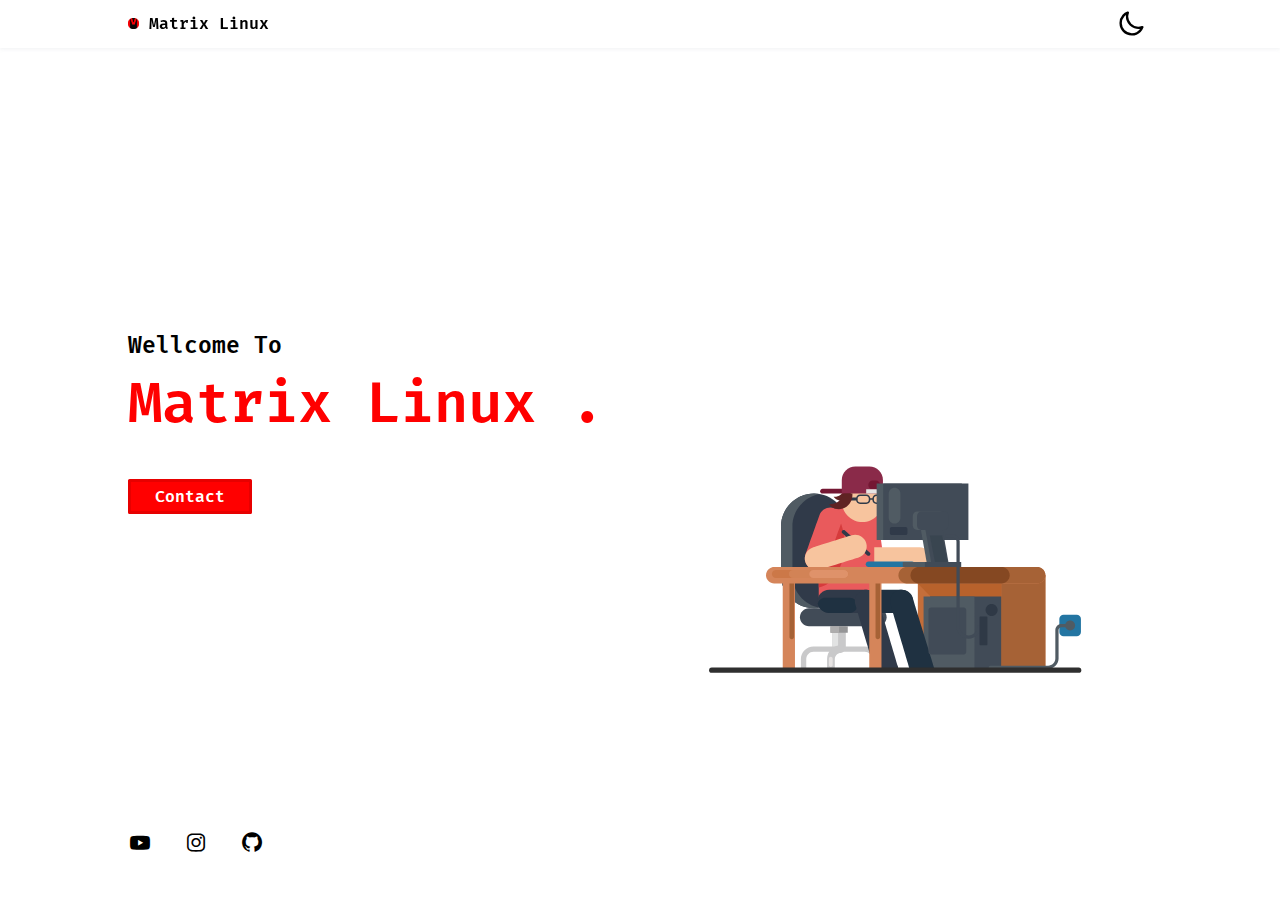
==== index.html @ 7bf0a9ab "first" ====
<!DOCTYPE html>
<html lang="en">

<head>
    <meta charset="UTF-8">
    <meta name="viewport" content="width=device-width, initial-scale=1.0">

    <link rel="stylesheet" href="assets/css/styles.css">
    <!-- =====BOX ICONS===== -->
    <link href='assets/css/icons.css' rel='stylesheet'>

    <title>Matrix Linux</title>
    <link rel="shortcut icon" href="./assets/images/Logo.webp" type="image/x-icon">
</head>

<body class="">
    <!--===== HEADER =====-->
    <header class="l-header">
        <nav class="nav bd-grid">
            <div>
                <a id="header_text" href="index.html" class="nav__logo "><img src="./assets/images/Logo.webp" height="11"></img> Matrix Linux</a>
            </div>
            <button id="dark_handler"
                class="dark"> <svg class="" xmlns="http://www.w3.org/2000/svg" viewBox="0 0 24 24"><g data-name="Layer 2"><g data-name="moon"><rect width="24" height="24" opacity="0"/><path d="M12.3 22h-.1a10.31 10.31 0 0 1-7.34-3.15 10.46 10.46 0 0 1-.26-14 10.13 10.13 0 0 1 4-2.74 1 1 0 0 1 1.06.22 1 1 0 0 1 .24 1 8.4 8.4 0 0 0 1.94 8.81 8.47 8.47 0 0 0 8.83 1.94 1 1 0 0 1 1.27 1.29A10.16 10.16 0 0 1 19.6 19a10.28 10.28 0 0 1-7.3 3zM7.46 4.92a7.93 7.93 0 0 0-1.37 1.22 8.44 8.44 0 0 0 .2 11.32A8.29 8.29 0 0 0 12.22 20h.08a8.34 8.34 0 0 0 6.78-3.49A10.37 10.37 0 0 1 7.46 4.92z"/></g></g></svg>
        </nav>
    </header>

    <main class="l-main">
        <section class="home bd-grid" id="home">
            <div class="home__data">
                <h1 class="home__title"> <span style="font-size: 40%;">Wellcome To</span> <span
                        class="home__title-color"> <br />Matrix Linux<swap class="" id=".">
                            .</swap>
                </h1>

                <a href="contact.html" class="button">Contact</a>
            </div>

            <div class="home__social">
                <a href="https://www.youtube.com/channel/UCnvaEtx0bU3One-D-5mDFKg" target="_blank"
                    class="home__social-icon"><i class='bx bxl-youtube '></i></a>
                <a href="https://www.instagram.com/matrixlinux/" target="_blank" class="home__social-icon "><i
                        class='bx bxl-instagram '></i></a>
                <a href="https://github.com/nearaman" target="_blank" class="home__social-icon"><i
                        class='bx bxl-github '></i></a>
            </div>

            <div class="home__img">
                <script src="./assets/js/lottie-player.js"></script>
                <lottie-player src="./assets/js/lottie.json" background="transparent" speed="1"
                    style="width: auto; height: 400px;" loop autoplay></lottie-player>
            </div>
        </section>
</body>
<script src="./assets/js/main.js"></script>
</html>
---- assets/css/styles.css ----
/*===== GOOGLE FONTS =====*/
@font-face {
  font-family: Cascoda;
  src: url(../fonts/FiraCode-SemiBold.ttf);
}
/*===== VARIABLES CSS =====*/
:root {
  --header-height: 3rem;
  --font-semi: 600;
  --dark_text: #fff;
  --dark_background: #373737;
}

/*===== Colores =====*/
:root {
  --first-color: red;
  --second-color: black;
}

/*===== Fuente y tipografia =====*/
:root {
  --body-font: Cascoda;
  --big-font-size: 2rem;
  --h2-font-size: 1.25rem;
  --normal-font-size: 0.938rem;
}
@media screen and (min-width: 768px) {
  :root {
    --big-font-size: 3.5rem;
    --h2-font-size: 2rem;
    --normal-font-size: 1rem;
  }
}

/*===== Margenes =====*/
:root {
  --mb-1: 0.5rem;
  --mb-2: 1rem;
  --mb-3: 1.5rem;
  --mb-4: 2rem;
  --mb-5: 2.5rem;
  --mb-6: 3rem;
}

.dark {
  height: 4%;
  width: 4%;
  padding-bottom: 3%;
  border: transparent;
  background-color: transparent;
  cursor: pointer;
}

/*===== z index =====*/
:root {
  --z-back: -10;
  --z-normal: 1;
  --z-tooltip: 10;
  --z-fixed: 100;
}

/*===== BASE =====*/
*,
::before,
::after {
  box-sizing: border-box;
}
html {
  scroll-behavior: smooth;
}
body {
  margin: var(--header-height) 0 0 0;
  font-family: var(--body-font);
  font-size: var(--normal-font-size);
  color: var(--second-color);
  transition: 0.2s;
}
h1,
h2,
p {
  margin: 0;
}
ul {
  margin: 0;
  padding: 0;
  list-style: none;
}
a {
  text-decoration: none;
}
/*===== CLASS CSS ===== */
.section-title {
  position: relative;
  font-size: var(--h2-font-size);
  color: var(--first-color);
  margin-top: var(--mb-2);
  margin-bottom: var(--mb-4);
  text-align: center;
}
.section-title::after {
  position: absolute;
  content: "";
  width: 64px;
  height: 0.18rem;
  left: 0;
  right: 0;
  margin: auto;
  top: 2rem;
  background-color: var(--first-color);
}
.section {
  padding-top: 3rem;
  padding-bottom: 2rem;
}

/*===== LAYOUT =====*/
.bd-grid {
  max-width: 1024px;
  display: grid;
  grid-template-columns: 100%;
  grid-column-gap: 2rem;
  width: calc(100% - 2rem);
  margin-left: var(--mb-2);
  margin-right: var(--mb-2);
}
.l-header {
  width: 100%;
  position: fixed;
  top: 0;
  left: 0;
  z-index: var(--z-fixed);
  background-color: #fff;
  box-shadow: 0 1px 4px rgba(146, 161, 176, 0.15);
}
.nav {
  height: var(--header-height);
  display: flex;
  justify-content: space-between;
  align-items: center;
  font-weight: var(--font-semi);
}
@media screen and (max-width: 768px) {
  .nav__menu {
    position: fixed;
    top: var(--header-height);
    right: -100%;
    width: 80%;
    height: 100%;
    padding: 2rem;
    background-color: rgb(20, 20, 20);
    transition: 0.5s;
  }
  .dark {
    height: 10%;
    width: 10%;
    padding-bottom: 7.5%;
    border: transparent;
    background-color: transparent;
    cursor: pointer;
  }
}
.nav__item {
  margin-bottom: var(--mb-4);
}
.nav__link {
  position: relative;
  color: #fff;
}
.nav__link:hover {
  position: relative;
}
.nav__link:hover::after {
  position: absolute;
  content: "";
  width: 100%;
  height: 0.18rem;
  left: 0;
  top: 2rem;
  background-color: var(--first-color);
}
.nav__logo {
  color: var(--second-color);
}
.nav__toggle {
  color: var(--second-color);
  font-size: 1.5rem;
  cursor: pointer;
}

/*===== HOME =====*/
.home {
  height: calc(100vh - 3rem);
  row-gap: 1rem;
}
.home__data {
  align-self: center;
}
.home__title {
  font-size: var(--big-font-size);
  margin-bottom: var(--mb-5);
}
.home__title-color {
  color: var(--first-color);
}
.home__social {
  display: flex;
  flex-direction: column;
}
.home__social-icon {
  width: max-content;
  margin-bottom: var(--mb-2);
  font-size: 1.5rem;
  color: var(--second-color);
}
.home__social-icon:hover {
  color: var(--first-color);
}
.home__img {
  position: absolute;
  right: 5%;
  bottom: 2%;
  width: 290px;
}

/*BUTTONS*/
.button {
  display: inline-block;
  background-color: var(--first-color);
  color: #fff;
  padding: 0.3rem 1.5rem;
  font-weight: var(--font-semi);
  border-radius: 0.1rem;
  border-style: solid;
  border-color: rgb(231, 0, 0);
}
/* ===== MEDIA QUERIES=====*/
@media screen and (min-width: 768px) {
  body {
    margin: 0;
  }
  .section {
    padding-top: 4rem;
    padding-bottom: 3rem;
  }
  .section-title {
    margin-bottom: var(--mb-6);
  }
  .section-title::after {
    width: 80px;
    top: 3rem;
  }

  .home {
    height: 100vh;
  }
  .home__data {
    align-self: flex-end;
  }
  .home__social {
    padding-top: 0;
    padding-bottom: 2.5rem;
    flex-direction: row;
    align-self: flex-end;
  }
  .home__social-icon {
    margin-bottom: 0;
    margin-right: var(--mb-4);
  }
  .home__img {
    width: 457px;
    bottom: 15%;
  }
}

@media screen and (min-width: 1024px) {
  .bd-grid {
    margin-left: auto;
    margin-right: auto;
  }
  .home__img {
    right: 10%;
  }
}

.darkmode {
  color: white;
  background-color: var(--dark_background);
}

.darkmodeheader {
  color: white;
  background-color: #3c3c3c;
}
---- assets/css/icons.css ----
@font-face {
  font-family: "boxicons";
  font-weight: normal;
  font-style: normal;
  src:
    url("../fonts/boxicons.ttf") format("truetype"),
    url("../images/boxicons.svg?#boxicons") format("svg");
}
.bx {
  font-family: "boxicons" !important;
  font-weight: normal;
  font-style: normal;
  font-variant: normal;
  line-height: 1;
  display: inline-block;
  text-transform: none;
}
.bxl-youtube:before {
  content: "\e970";
}
.bxl-instagram:before {
  content: "\e930";
}
.bxl-github:before {
  content: "\e929";
}
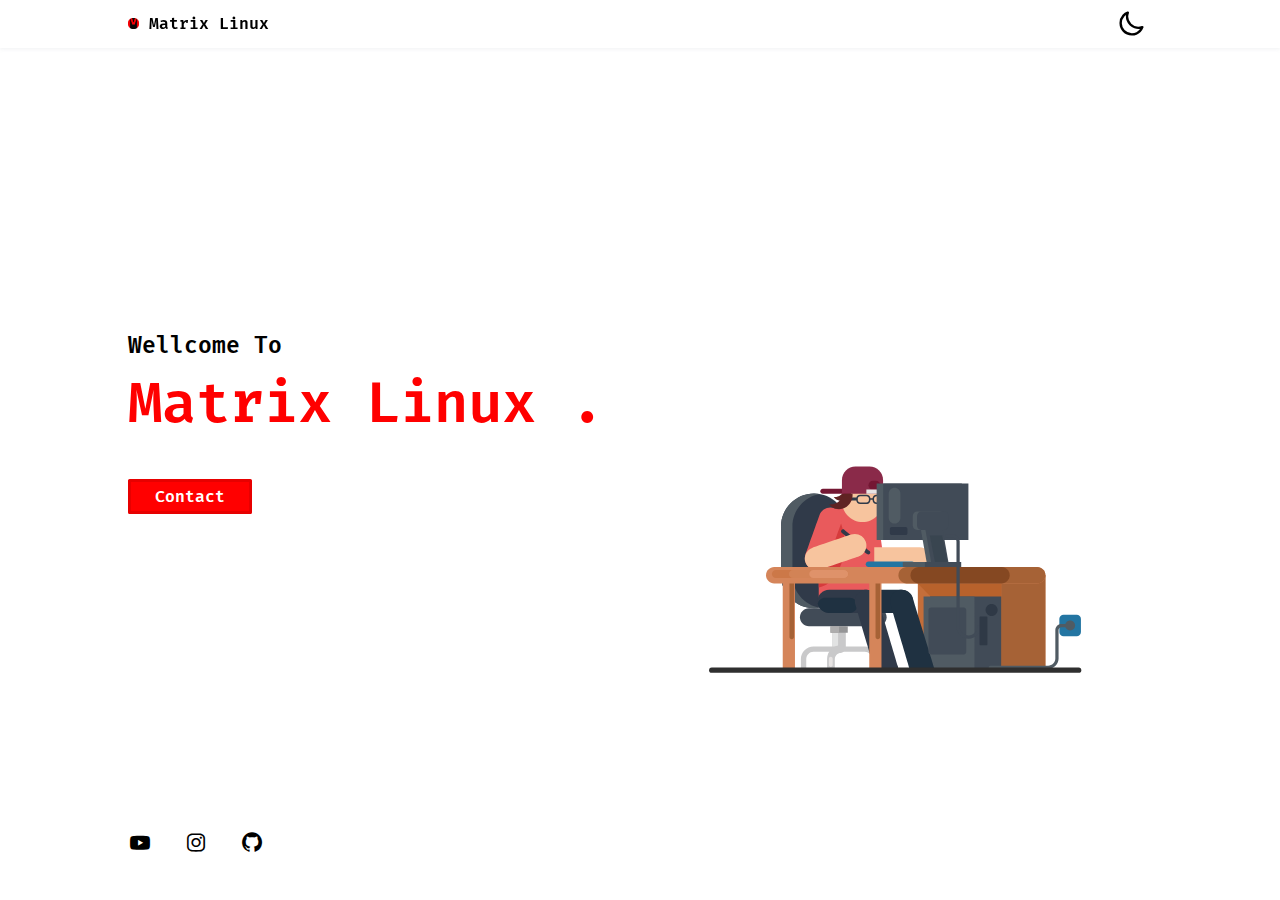
==== commit 32ccc0ba: "Renk" ====
--- a/index.html
+++ b/index.html
@@ -9,6 +9,14 @@
     <!-- =====BOX ICONS===== -->
     <link href='assets/css/icons.css' rel='stylesheet'>
 
+    <meta name="keywords" content="Matix Linux, Matrix, Linux, Website, Matrix Linux Website, HTML, CSS, JS, JavaScript, matrix-linux, matrix-linux.onrender, matrix-linux.onrender.com, matrixlinux.onrender.com, onrender, com, Matrix Linux Youtube, youtube">
+
+    <meta name="description" content="Matrix Linux Websit Free Linux Tips ✨.">
+
+    <meta name="author" content="Aman Meena , Matrix Linux">
+
+    <meta name="theme-color" content="#ff0000">
+    
     <title>Matrix Linux</title>
     <link rel="shortcut icon" href="./assets/images/Logo.webp" type="image/x-icon">
 </head>
